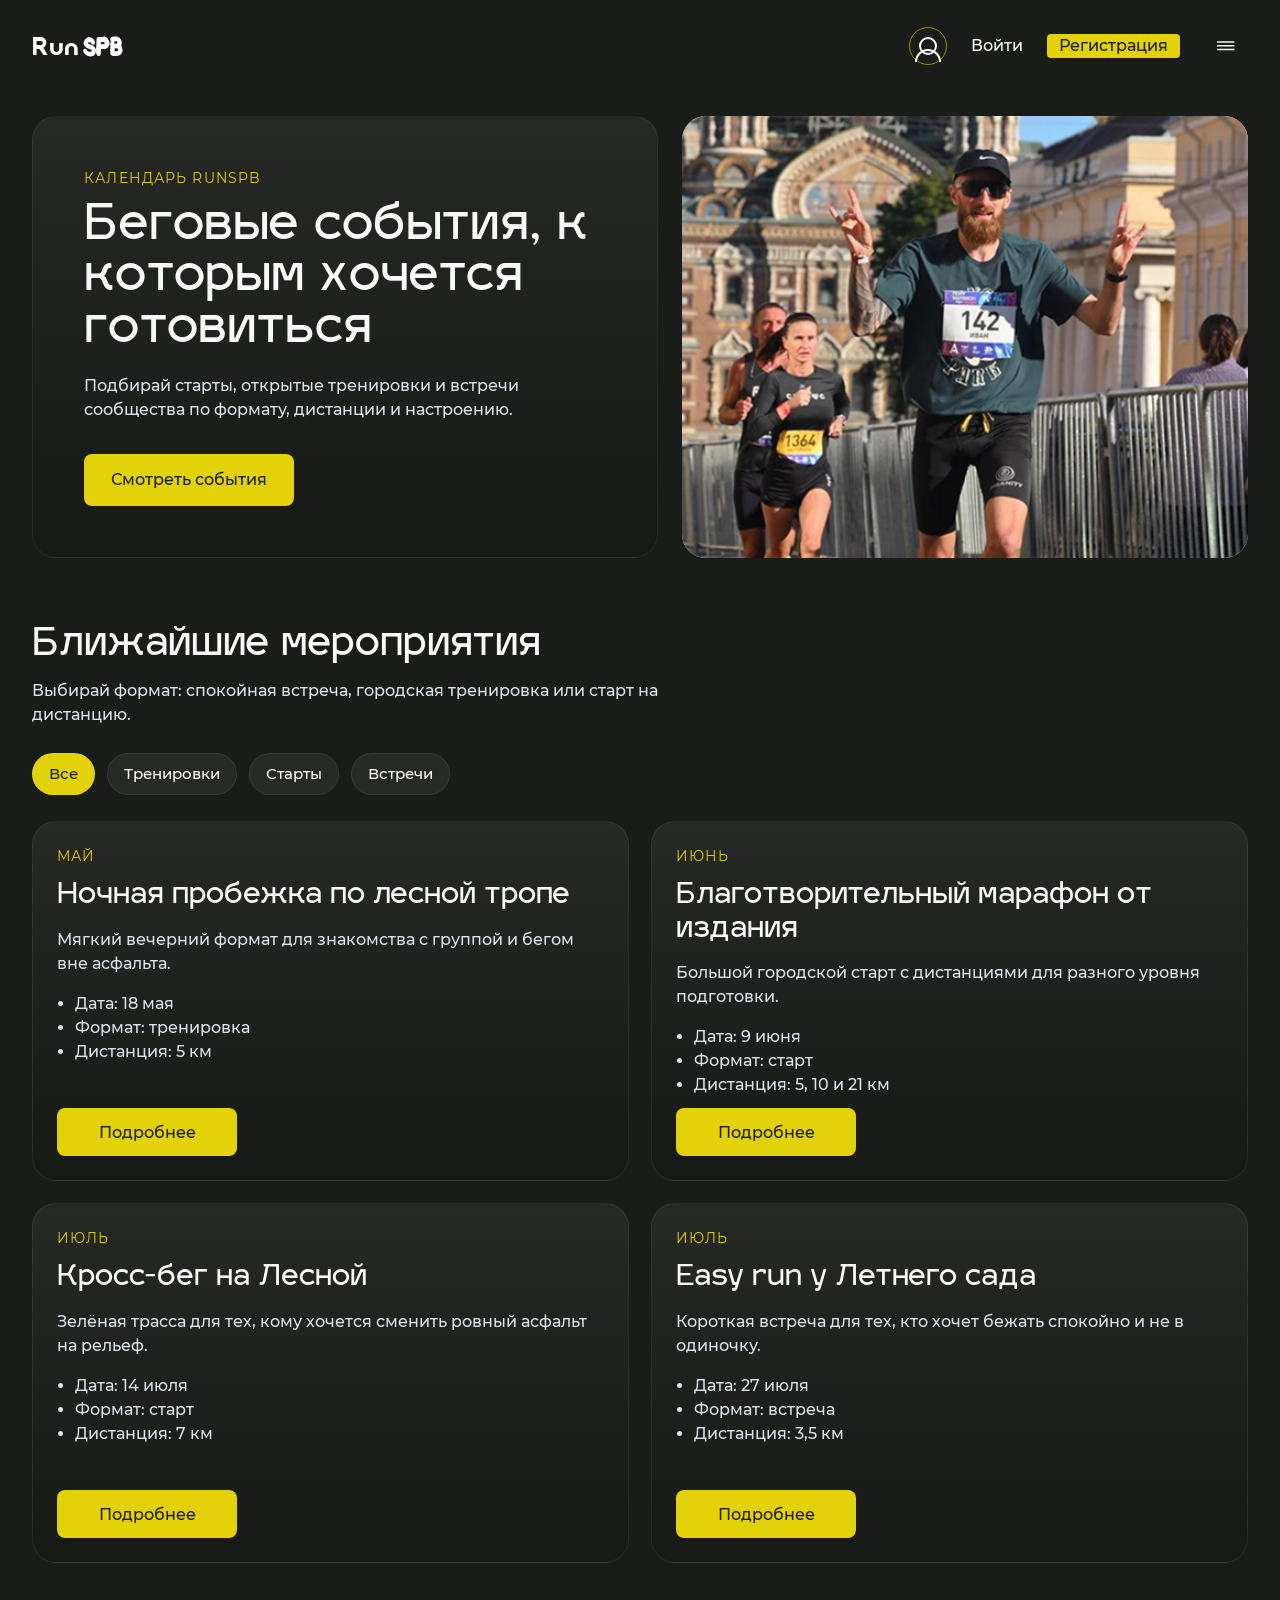
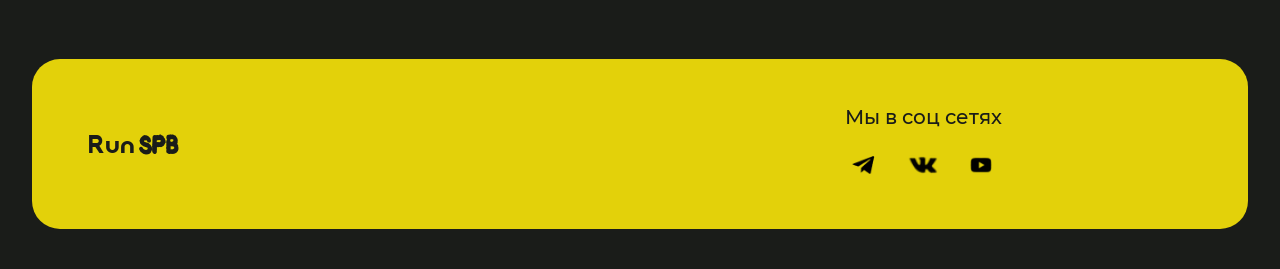
==== Мероприятия/index.html @ b43f3353 "Update navigation and events page" ====
<!DOCTYPE html>
<html lang="ru">
<head>
  <meta charset="UTF-8">
  <meta http-equiv="X-UA-Compatible" content="IE=edge">
  <meta name="viewport" content="width=device-width, initial-scale=1.0">
  <link rel="stylesheet" href="../Маршрут/vars.css">
  <link rel="stylesheet" href="./style.css">
  <title>RunSPB - Мероприятия</title>
</head>
<body>
  <div class="page-shell">
    <header class="site-header">
      <a class="brand brand-header" href="../Главная страница/page1.html" aria-label="На главную">
        <span class="brand-run">Run</span><span class="brand-spb">SPB</span>
      </a>

      <nav class="desktop-nav" aria-label="Действия профиля">
        <a class="profile-link" href="../Профиль/profile.html" aria-label="Профиль">
          <span class="profile-icon" aria-hidden="true"></span>
        </a>
        <a class="auth-link login-button" href="../Страница входа/page2.html">Войти</a>
        <a class="register-chip" href="../Страница входа/page2.html">Регистрация</a>
      </nav>

      <button class="burger-button" type="button" aria-label="Открыть меню" aria-expanded="false" aria-controls="mobile-menu">
        <img class="burger-icon" src="../Маршрут/icon-burger0.svg" alt="">
      </button>

      <div class="mobile-menu" id="mobile-menu" hidden>
        <a class="mobile-menu-link" href="../Главная страница/page1.html">Главная</a>
        <a class="mobile-menu-link" href="../Маршрут/index.html">Маршруты</a>
        <a class="mobile-menu-link" href="./index.html">Мероприятия</a>
      </div>
    </header>

    <main class="page-content">
      <section class="hero">
        <div class="hero-card">
          <p class="hero-kicker">Календарь RunSPB</p>
          <h1 class="hero-title">Беговые события, к которым хочется готовиться</h1>
          <p class="hero-text">
            Подбирай старты, открытые тренировки и встречи сообщества по формату, дистанции и настроению.
          </p>
          <a class="hero-action" href="#events-title">Смотреть события</a>
        </div>

        <div class="hero-image-wrap">
          <img class="hero-image" src="../Главная страница/image-350.png" alt="Участники бегового события">
        </div>
      </section>

      <section class="events-section" aria-labelledby="events-title">
        <div class="section-head">
          <h2 class="section-title" id="events-title">Ближайшие мероприятия</h2>
          <p class="section-copy">Выбирай формат: спокойная встреча, городская тренировка или старт на дистанцию.</p>
        </div>

        <div class="filter-chip-list" aria-label="Фильтр мероприятий">
          <button class="filter-chip is-active" type="button" data-filter-value="all">Все</button>
          <button class="filter-chip" type="button" data-filter-value="training">Тренировки</button>
          <button class="filter-chip" type="button" data-filter-value="race">Старты</button>
          <button class="filter-chip" type="button" data-filter-value="community">Встречи</button>
        </div>

        <div class="event-grid" id="event-grid">
          <article class="event-card" data-event-id="night-forest-run" data-type="training" data-title="Ночная пробежка по лесной тропе" data-date="18 мая" data-format="Групповая тренировка" data-place="Лесная тропа у Лесной" data-distance="5 км" data-level="Легко" data-details="Спокойный темп, фонарики, короткая дистанция и знакомство с беговым сообществом без соревновательного давления.">
            <p class="event-month">Май</p>
            <h3 class="event-title">Ночная пробежка по лесной тропе</h3>
            <p class="event-copy">Мягкий вечерний формат для знакомства с группой и бегом вне асфальта.</p>
            <ul class="event-meta">
              <li>Дата: 18 мая</li>
              <li>Формат: тренировка</li>
              <li>Дистанция: 5 км</li>
            </ul>
            <button class="event-button" type="button">Подробнее</button>
          </article>

          <article class="event-card" data-event-id="charity-city-marathon" data-type="race" data-title="Благотворительный марафон от издания" data-date="9 июня" data-format="Городской старт" data-place="Центр Санкт-Петербурга" data-distance="5, 10 и 21 км" data-level="На выбор" data-details="Открытый городской старт в поддержку доброй инициативы: несколько дистанций, общий финишный сбор и понятная регистрация.">
            <p class="event-month">Июнь</p>
            <h3 class="event-title">Благотворительный марафон от издания</h3>
            <p class="event-copy">Большой городской старт с дистанциями для разного уровня подготовки.</p>
            <ul class="event-meta">
              <li>Дата: 9 июня</li>
              <li>Формат: старт</li>
              <li>Дистанция: 5, 10 и 21 км</li>
            </ul>
            <button class="event-button" type="button">Подробнее</button>
          </article>

          <article class="event-card" data-event-id="lesnaya-cross" data-type="race" data-title="Кросс-бег на Лесной" data-date="14 июля" data-format="Кросс-бег" data-place="Зелёный маршрут у Лесной" data-distance="7 км" data-level="Средняя" data-details="Летняя трасса с пересечёнными участками, бодрым темпом и тренировкой на выносливость в компании.">
            <p class="event-month">Июль</p>
            <h3 class="event-title">Кросс-бег на Лесной</h3>
            <p class="event-copy">Зелёная трасса для тех, кому хочется сменить ровный асфальт на рельеф.</p>
            <ul class="event-meta">
              <li>Дата: 14 июля</li>
              <li>Формат: старт</li>
              <li>Дистанция: 7 км</li>
            </ul>
            <button class="event-button" type="button">Подробнее</button>
          </article>

          <article class="event-card" data-event-id="summer-garden-easy" data-type="community" data-title="Easy run у Летнего сада" data-date="27 июля" data-format="Встреча сообщества" data-place="Пантелеймоновский мост" data-distance="3,5 км" data-level="Легко" data-details="Короткая пробежка в разговорном темпе, после которой группа остаётся на кофе и обсуждает маршруты на август.">
            <p class="event-month">Июль</p>
            <h3 class="event-title">Easy run у Летнего сада</h3>
            <p class="event-copy">Короткая встреча для тех, кто хочет бежать спокойно и не в одиночку.</p>
            <ul class="event-meta">
              <li>Дата: 27 июля</li>
              <li>Формат: встреча</li>
              <li>Дистанция: 3,5 км</li>
            </ul>
            <button class="event-button" type="button">Подробнее</button>
          </article>
        </div>

        <p class="empty-state" id="empty-state" hidden>Под этот фильтр мероприятий пока нет.</p>
      </section>
    </main>

    <footer class="site-footer">
      <a class="brand brand-footer" href="../Главная страница/page1.html" aria-label="На главную">
        <span class="brand-run">Run</span><span class="brand-spb">SPB</span>
      </a>

      <div class="footer-social">
        <p class="footer-title">Мы в соц сетях</p>
        <div class="social-icons">
          <a class="social-link" href="https://t.me/" target="_blank" rel="noopener noreferrer" aria-label="Telegram">
            <img src="../Маршрут/_81-e-9125-dfe-9-fe-6161-ba-1-aa-96-c-4876288-10.png" alt="">
          </a>
          <a class="social-link" href="https://vk.com/" target="_blank" rel="noopener noreferrer" aria-label="VK">
            <img src="../Маршрут/f-74-dcd-9139-ebf-8-c-14-daf-235-cdf-026-c-7-c-10.png" alt="">
          </a>
          <a class="social-link" href="https://www.instagram.com/" target="_blank" rel="noopener noreferrer" aria-label="Instagram">
            <img src="../Маршрут/image-10.png" alt="">
          </a>
        </div>
      </div>
    </footer>

    <div class="modal-overlay" id="modal-overlay" hidden></div>
    <section class="event-modal" id="event-modal" hidden aria-hidden="true" aria-labelledby="event-modal-title">
      <button class="modal-close" type="button" aria-label="Закрыть окно">&times;</button>
      <p class="modal-kicker">Детали мероприятия</p>
      <h2 class="modal-title" id="event-modal-title">Мероприятие</h2>
      <p class="modal-description" id="event-modal-description"></p>
      <ul class="modal-meta" id="event-modal-meta"></ul>
      <button class="modal-action" id="join-event-button" type="button">Участвовать</button>
      <a class="modal-secondary-action" href="../Профиль/profile.html">Открыть профиль</a>
    </section>
  </div>

  <script>
    const PROFILE_STORAGE_KEY = 'runspb-user-profile';
    const burgerButton = document.querySelector('.burger-button');
    const mobileMenu = document.getElementById('mobile-menu');
    const filterChips = document.querySelectorAll('.filter-chip');
    const eventCards = Array.from(document.querySelectorAll('.event-card'));
    const emptyState = document.getElementById('empty-state');
    const modalOverlay = document.getElementById('modal-overlay');
    const eventModal = document.getElementById('event-modal');
    const modalClose = document.querySelector('.modal-close');
    const modalTitle = document.getElementById('event-modal-title');
    const modalDescription = document.getElementById('event-modal-description');
    const modalMeta = document.getElementById('event-modal-meta');
    const joinEventButton = document.getElementById('join-event-button');

    let activeEventCard = null;

    function readProfile() {
      try {
        const rawProfile = localStorage.getItem(PROFILE_STORAGE_KEY);
        return rawProfile ? JSON.parse(rawProfile) : null;
      } catch (error) {
        return null;
      }
    }

    function saveProfile(profile) {
      localStorage.setItem(PROFILE_STORAGE_KEY, JSON.stringify(profile));
    }

    function setMobileMenuState(isOpen) {
      burgerButton.setAttribute('aria-expanded', String(isOpen));
      mobileMenu.hidden = !isOpen;
      mobileMenu.classList.toggle('is-open', isOpen);
    }

    function applyFilter(value) {
      let visibleCount = 0;

      eventCards.forEach((card) => {
        const isVisible = value === 'all' || card.dataset.type === value;
        card.hidden = !isVisible;
        if (isVisible) visibleCount += 1;
      });

      emptyState.hidden = visibleCount !== 0;
    }

    function openModal(card) {
      activeEventCard = card;
      const profile = readProfile();
      const savedEvents = profile && Array.isArray(profile.savedEvents) ? profile.savedEvents : [];

      modalTitle.textContent = card.dataset.title;
      modalDescription.textContent = card.dataset.details;
      modalMeta.innerHTML = '';
      joinEventButton.textContent = savedEvents.some((event) => event.id === card.dataset.eventId)
        ? 'Мероприятие уже в профиле'
        : 'Участвовать';

      [
        `Дата: ${card.dataset.date}`,
        `Формат: ${card.dataset.format}`,
        `Место: ${card.dataset.place}`,
        `Дистанция: ${card.dataset.distance}`,
        `Сложность: ${card.dataset.level}`
      ].forEach((text) => {
        const item = document.createElement('li');
        item.textContent = text;
        modalMeta.appendChild(item);
      });

      eventModal.hidden = false;
      eventModal.setAttribute('aria-hidden', 'false');
      modalOverlay.hidden = false;
      document.body.classList.add('modal-open');
    }

    function closeModal() {
      activeEventCard = null;
      eventModal.hidden = true;
      eventModal.setAttribute('aria-hidden', 'true');
      modalOverlay.hidden = true;
      document.body.classList.remove('modal-open');
    }

    function joinEvent() {
      if (!activeEventCard) {
        return;
      }

      const profile = readProfile();
      if (!profile) {
        window.location.href = '../Страница входа/page2.html';
        return;
      }

      const savedEvents = Array.isArray(profile.savedEvents) ? profile.savedEvents : [];
      const eventId = activeEventCard.dataset.eventId;

      if (!savedEvents.some((event) => event.id === eventId)) {
        savedEvents.push({
          id: eventId,
          title: activeEventCard.dataset.title,
          date: activeEventCard.dataset.date,
          format: activeEventCard.dataset.format,
          place: activeEventCard.dataset.place,
          distance: activeEventCard.dataset.distance
        });
      }

      profile.savedEvents = savedEvents;
      saveProfile(profile);
      joinEventButton.textContent = 'Мероприятие сохранено';
    }

    burgerButton.addEventListener('click', () => {
      const isOpen = burgerButton.getAttribute('aria-expanded') === 'true';
      setMobileMenuState(!isOpen);
    });

    mobileMenu.querySelectorAll('a').forEach((link) => {
      link.addEventListener('click', () => setMobileMenuState(false));
    });

    filterChips.forEach((chip) => {
      chip.addEventListener('click', () => {
        filterChips.forEach((item) => item.classList.remove('is-active'));
        chip.classList.add('is-active');
        applyFilter(chip.dataset.filterValue);
      });
    });

    eventCards.forEach((card) => {
      card.querySelector('.event-button').addEventListener('click', () => openModal(card));
    });

    modalClose.addEventListener('click', closeModal);
    modalOverlay.addEventListener('click', closeModal);
    joinEventButton.addEventListener('click', joinEvent);

    document.addEventListener('keydown', (event) => {
      if (event.key === 'Escape') {
        closeModal();
        setMobileMenuState(false);
      }
    });
  </script>
</body>
</html>
---- Маршрут/vars.css ----
/* Figma Styles of your File */
@import url('https://fonts.googleapis.com/css2?family=Montserrat:wght@400;500;600&display=swap');
@import url('https://fonts.googleapis.com/css2?family=Roboto:wght@400&display=swap');
@font-face {
    font-family: 'IgraSans-Regular';
    src: url('fonts/IgraSans-Regular.otf') format('opentype');
    font-weight: 400;
    font-style: normal;
}
@font-face {
    font-family: 'StampRspkOne-Bold';
    src: url('fonts/StampRspkOne-Bold.otf') format('opentype');
    font-weight: 700;
    font-style: normal;
}
@font-face {
    font-family: 'Montserrat-Regular';
    src: url('fonts/Montserrat-Regular.ttf') format('truetype');
    font-weight: 400;
    font-style: normal;
}
@font-face {
    font-family: 'Roboto-Regular';
    src: url('fonts/Roboto-Regular.ttf') format('truetype');
    font-weight: 400;
    font-style: normal;
}
@font-face {
    font-family: 'Wattauchimma-Regular';
    src: url('fonts/Wattauchimma-Regular.ttf') format('truetype');
    font-weight: 400;
    font-style: normal;
}

@font-face {
    font-family: 'Montserrat-Medium';
    src: url('fonts/Montserrat-Medium.ttf') format('truetype');
    font-weight: 500;
    font-style: normal;
}

@font-face {
    font-family: 'Montserrat-SemiBold';
    src: url('fonts/Montserrat-SemiBold.ttf') format('truetype');
    font-weight: 600;
    font-style: normal;
}

:root {
  /* Colors */
  --black-100: #1a1c19;
  --black-70: #575d68;
  --black-50: #868b95;
  --black-30: #b8b9c0;
  --black-10: #e7e7e9;
  --black-5: #f3f3f4;
  --black-3: #f8f8f8;
  --yellow-1: #ad9f07;
  --yellow-2: #fdeb26;
  --yellow-3: #f8e72e;
  --yellow-4-main: #e3d10a;
  --yellow-5: #eadc3b;
  --yellow-6: #ddd479;
  --yellow-7: #f4f0c7;
  --system-error: #b21414;
  --system-warning: #eb7200;
  --system-success: #306918;

  /* Fonts */
  --h1-web-font-family: IgraSans-Regular, sans-serif;
  --h1-web-font-size: 60px;
  --h1-web-line-height: 60px;
  --h1-web-font-weight: 400;
  --h1-web-font-style: normal;
  --h2-web-font-family: IgraSans-Regular, sans-serif;
  --h2-web-font-size: 40px;
  --h2-web-line-height: 44px;
  --h2-web-font-weight: 400;
  --h2-web-font-style: normal;
  --h3-web-font-family: IgraSans-Regular, sans-serif;
  --h3-web-font-size: 28px;
  --h3-web-line-height: 36px;
  --h3-web-font-weight: 400;
  --h3-web-font-style: normal;
  --text-large-web-font-family: Montserrat-SemiBold, sans-serif;
  --text-large-web-font-size: 18px;
  --text-large-web-line-height: 28px;
  --text-large-web-font-weight: 600;
  --text-large-web-font-style: normal;
  --text-medium-web-font-family: Montserrat-Medium, sans-serif;
  --text-medium-web-font-size: 16px;
  --text-medium-web-line-height: 24px;
  --text-medium-web-font-weight: 500;
  --text-medium-web-font-style: normal;
  --text-small-web-font-family: Montserrat-Regular, sans-serif;
  --text-small-web-font-size: 14px;
  --text-small-web-line-height: 20px;
  --text-small-web-font-weight: 400;
  --text-small-web-font-style: normal;

  /* Effects */
}
/* Figma Color Variables of your File */
---- Мероприятия/style.css ----
html {
  scroll-behavior: smooth;
}

* {
  box-sizing: border-box;
}

body {
  margin: 0;
  background: #1a1c19;
  color: #f8f8f8;
  font-family: var(--text-small-web-font-family, "Montserrat-Regular", sans-serif);
}

a {
  color: inherit;
  text-decoration: none;
}

button {
  font: inherit;
  border: 0;
  background: none;
  cursor: pointer;
}

.page-shell {
  min-height: 100vh;
  padding: clamp(18px, 2vw, 24px) clamp(16px, 2.5vw, 32px) clamp(30px, 4vw, 40px);
}

.site-header,
.page-content,
.site-footer {
  max-width: 1300px;
  margin: 0 auto;
}

.site-header {
  position: relative;
  display: flex;
  flex-wrap: wrap;
  align-items: center;
  justify-content: space-between;
  gap: 24px;
}

.brand {
  display: inline-flex;
  align-items: baseline;
  gap: 4px;
  white-space: nowrap;
}

.brand-run {
  font-family: "Wattauchimma-Regular", sans-serif;
  font-size: clamp(30px, 2.2vw, 38px);
}

.brand-spb {
  font-family: "StampRspkOne-Bold", sans-serif;
  font-size: clamp(24px, 1.8vw, 30px);
  font-weight: 700;
}

.brand-header {
  color: #ffffff;
}

.brand-footer {
  color: #1a1c19;
}

.desktop-nav {
  display: flex;
  align-items: center;
  gap: 24px;
  margin-left: auto;
}

.auth-link,
.mobile-menu-link {
  color: #ffffff;
  font-family: var(--text-medium-web-font-family, "Montserrat-Medium", sans-serif);
  font-size: var(--text-medium-web-font-size, 16px);
  line-height: var(--text-medium-web-line-height, 24px);
  font-weight: var(--text-medium-web-font-weight, 500);
}

.auth-link:hover,
.auth-link:focus-visible {
  color: #e3d10a;
}

.register-chip,
.hero-action,
.event-button,
.modal-action {
  background: #e3d10a;
  color: #1a1c19;
  display: inline-flex;
  align-items: center;
  justify-content: center;
  font-family: var(--text-medium-web-font-family, "Montserrat-Medium", sans-serif);
  font-weight: var(--text-medium-web-font-weight, 500);
  transition: transform 0.2s ease, box-shadow 0.2s ease;
}

.register-chip {
  min-height: 24px;
  padding: 0 12px;
  border-radius: 4px;
  font-size: var(--text-medium-web-font-size, 16px);
  line-height: var(--text-medium-web-line-height, 24px);
}

.register-chip:hover,
.register-chip:focus-visible,
.hero-action:hover,
.hero-action:focus-visible,
.event-button:hover,
.event-button:focus-visible,
.modal-action:hover,
.modal-action:focus-visible {
  transform: translateY(-2px);
  box-shadow: 0px 10px 24px rgba(227, 209, 10, 0.3);
}

.profile-link {
  width: 38px;
  height: 38px;
  border-radius: 50%;
  border: 1px solid rgba(227, 209, 10, 0.6);
  color: #ffffff;
  display: inline-flex;
  align-items: center;
  justify-content: center;
  transition: background 0.2s ease, border-color 0.2s ease;
}

.profile-link:hover,
.profile-link:focus-visible {
  background: rgba(227, 209, 10, 0.14);
  border-color: #e3d10a;
}

.profile-icon {
  width: 18px;
  height: 18px;
  border-radius: 50%;
  border: 2px solid currentColor;
  position: relative;
  display: inline-block;
}

.profile-icon::after {
  content: "";
  position: absolute;
  left: 50%;
  bottom: -9px;
  width: 22px;
  height: 11px;
  border: 2px solid currentColor;
  border-bottom: 0;
  border-radius: 14px 14px 0 0;
  transform: translateX(-50%);
}

.burger-button {
  display: inline-flex;
  width: 44px;
  height: 44px;
  align-items: center;
  justify-content: center;
  margin-left: 0;
}

.burger-icon {
  width: 18px;
  height: 10px;
}

.mobile-menu {
  position: absolute;
  top: 56px;
  right: 0;
  width: 240px;
  padding: 16px;
  border-radius: 18px;
  background: rgba(26, 28, 25, 0.96);
  border: 1px solid rgba(227, 209, 10, 0.25);
  display: flex;
  flex-direction: column;
  gap: 10px;
  z-index: 10;
}

.mobile-menu[hidden] {
  display: none !important;
}

.mobile-menu-link {
  padding: 10px 12px;
  border-radius: 10px;
}

.mobile-menu-link:hover,
.mobile-menu-link:focus-visible {
  background: rgba(227, 209, 10, 0.15);
}

.page-content {
  margin-top: 48px;
  display: grid;
  gap: 52px;
}

.hero {
  display: grid;
  grid-template-columns: 1.05fr 0.95fr;
  gap: 24px;
  align-items: stretch;
}

.hero-card {
  padding: clamp(28px, 4vw, 52px);
  border-radius: 24px;
  background: linear-gradient(180deg, #252824 0%, #171916 100%);
  border: 1px solid rgba(255, 255, 255, 0.06);
}

.hero-kicker,
.modal-kicker,
.event-month {
  margin: 0;
  color: #e3d10a;
  font-family: var(--text-small-web-font-family, "Montserrat-Regular", sans-serif);
  font-size: var(--text-small-web-font-size, 14px);
  line-height: var(--text-small-web-line-height, 20px);
  letter-spacing: 0.08em;
  text-transform: uppercase;
}

.hero-title,
.section-title,
.modal-title {
  margin: 14px 0 0;
  font-family: var(--h2-web-font-family, "IgraSans-Regular", sans-serif);
  font-size: clamp(40px, 3.8vw, 60px);
  line-height: clamp(44px, 4vw, 60px);
  font-weight: var(--h2-web-font-weight, 400);
}

.hero-text,
.section-copy,
.event-copy,
.event-meta,
.modal-description,
.modal-meta,
.empty-state {
  color: #dde4ed;
  font-family: var(--text-medium-web-font-family, "Montserrat-Medium", sans-serif);
  font-size: var(--text-medium-web-font-size, 16px);
  line-height: var(--text-medium-web-line-height, 24px);
  font-weight: var(--text-medium-web-font-weight, 500);
}

.hero-text {
  margin: 18px 0 0;
  max-width: 560px;
}

.hero-action {
  margin-top: 32px;
  width: 210px;
  min-height: 52px;
  border-radius: 8px;
}

.hero-image-wrap {
  min-height: 430px;
  border-radius: 24px;
  overflow: hidden;
  background: #edf1f6;
}

.hero-image {
  width: 100%;
  height: 100%;
  display: block;
  object-fit: cover;
}

.events-section {
  display: grid;
  gap: 26px;
}

.section-head {
  display: grid;
  gap: 12px;
}

.section-title {
  font-size: clamp(34px, 3vw, 48px);
  line-height: clamp(38px, 3.4vw, 52px);
}

.section-copy {
  margin: 0;
  max-width: 720px;
}

.filter-chip-list {
  display: flex;
  flex-wrap: wrap;
  gap: 12px;
}

.filter-chip {
  min-height: 42px;
  padding: 9px 16px;
  border-radius: 999px;
  color: #ffffff;
  background: rgba(255, 255, 255, 0.06);
  border: 1px solid rgba(255, 255, 255, 0.08);
  font-family: var(--text-medium-web-font-family, "Montserrat-Medium", sans-serif);
  font-size: 15px;
  line-height: 22px;
}

.filter-chip.is-active {
  background: #e3d10a;
  color: #1a1c19;
}

.event-grid {
  display: grid;
  grid-template-columns: repeat(2, minmax(0, 1fr));
  gap: 22px;
}

.event-card {
  min-height: 360px;
  padding: 24px;
  border-radius: 24px;
  background: linear-gradient(180deg, #252824 0%, #171916 100%);
  border: 1px solid rgba(255, 255, 255, 0.08);
  display: flex;
  flex-direction: column;
}

.event-card[hidden],
.event-modal[hidden],
.modal-overlay[hidden],
.empty-state[hidden] {
  display: none !important;
}

.event-title {
  margin: 14px 0 0;
  font-family: var(--h3-web-font-family, "IgraSans-Regular", sans-serif);
  font-size: clamp(26px, 2.2vw, 34px);
  line-height: clamp(32px, 2.6vw, 40px);
  font-weight: var(--h3-web-font-weight, 400);
}

.event-copy {
  margin: 14px 0 0;
}

.event-meta,
.modal-meta {
  margin: 16px 0 0;
  padding-left: 18px;
}

.event-button {
  width: 180px;
  min-height: 48px;
  margin-top: auto;
  border-radius: 8px;
}

.empty-state {
  margin: 0;
  padding: 20px;
  border-radius: 18px;
  background: rgba(255, 255, 255, 0.04);
  border: 1px solid rgba(255, 255, 255, 0.08);
}

.site-footer {
  display: grid;
  grid-template-columns: minmax(180px, 1fr) minmax(260px, 1fr);
  gap: 28px;
  align-items: center;
  margin-top: 96px;
  padding: 44px 56px;
  border-radius: 28px;
  background: #e3d10a;
  color: #1a1c19;
}

.footer-social {
  display: flex;
  flex-direction: column;
  gap: 14px;
  justify-self: center;
}

.footer-title {
  margin: 0;
  color: #1a1c19;
  font-family: var(--text-medium-web-font-family, "Montserrat-Medium", sans-serif);
  font-size: 20px;
  line-height: 28px;
  font-weight: 500;
}

.social-icons {
  display: flex;
  gap: 18px;
}

.social-link {
  display: inline-flex;
  width: 40px;
  height: 40px;
  align-items: center;
  justify-content: center;
}

.social-link img {
  width: 36px;
  height: 36px;
  object-fit: contain;
}

.modal-open {
  overflow: hidden;
}

.modal-overlay {
  position: fixed;
  inset: 0;
  background: rgba(0, 0, 0, 0.62);
  z-index: 20;
}

.event-modal {
  position: fixed;
  top: 50%;
  left: 50%;
  transform: translate(-50%, -50%);
  width: min(560px, calc(100vw - 32px));
  max-height: calc(100vh - 48px);
  overflow: auto;
  padding: 36px 32px;
  border-radius: 24px;
  background: #edf1f6;
  color: #1a1c19;
  z-index: 21;
}

.modal-close {
  position: absolute;
  top: 18px;
  right: 22px;
  color: #1a1c19;
  font-size: 34px;
  line-height: 34px;
}

.modal-title {
  color: #1a1c19;
}

.modal-description,
.modal-meta {
  color: #3b4038;
}

.modal-action {
  width: 100%;
  min-height: 54px;
  margin-top: 22px;
  border-radius: 999px;
  font-size: 18px;
  line-height: 28px;
}

.modal-secondary-action {
  display: inline-flex;
  margin-top: 16px;
  color: #3b4038;
  font-family: var(--text-medium-web-font-family, "Montserrat-Medium", sans-serif);
  font-size: 16px;
  line-height: 24px;
}

@media (max-width: 1100px) {
  .desktop-nav {
    display: none;
  }

  .hero,
  .event-grid,
  .site-footer {
    grid-template-columns: 1fr;
  }
}

@media (max-width: 700px) {
  .page-shell {
    padding: 18px 16px 30px;
  }

  .page-content {
    margin-top: 34px;
    gap: 38px;
  }

  .hero-card,
  .event-card,
  .site-footer {
    padding-left: 18px;
    padding-right: 18px;
  }

  .hero-image-wrap {
    min-height: 280px;
  }

  .hero-title,
  .section-title,
  .modal-title {
    font-size: 34px;
    line-height: 38px;
  }

  .hero-text,
  .section-copy,
  .event-copy,
  .event-meta,
  .modal-description,
  .modal-meta {
    font-size: 14px;
    line-height: 20px;
  }

  .hero-action,
  .event-button {
    width: 100%;
  }

  .site-footer {
    padding: 28px 20px;
  }

  .footer-social {
    justify-self: start;
  }
}

@media (max-width: 480px) {
  .page-shell {
    padding: 14px 12px 24px;
  }

  .site-header {
    gap: 14px;
  }

  .mobile-menu {
    width: min(260px, calc(100vw - 24px));
  }

  .filter-chip {
    width: 100%;
  }
}
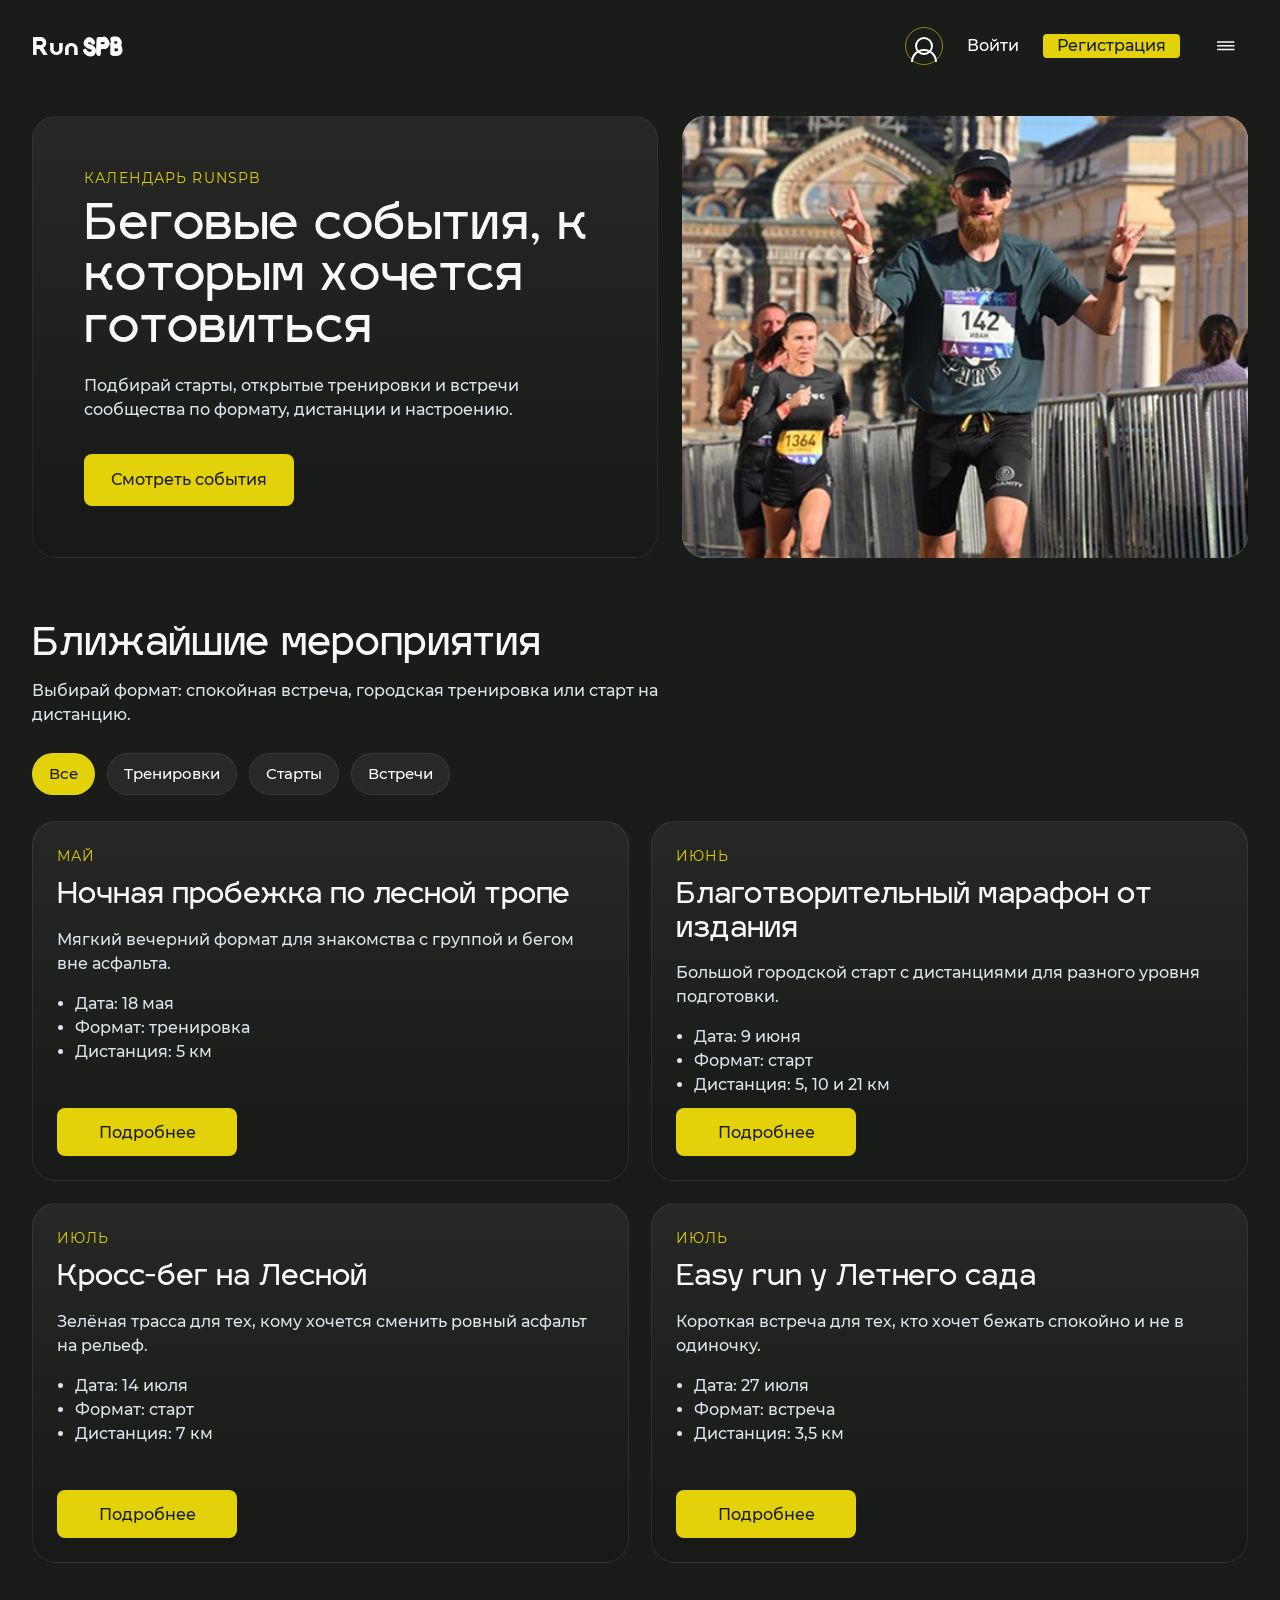
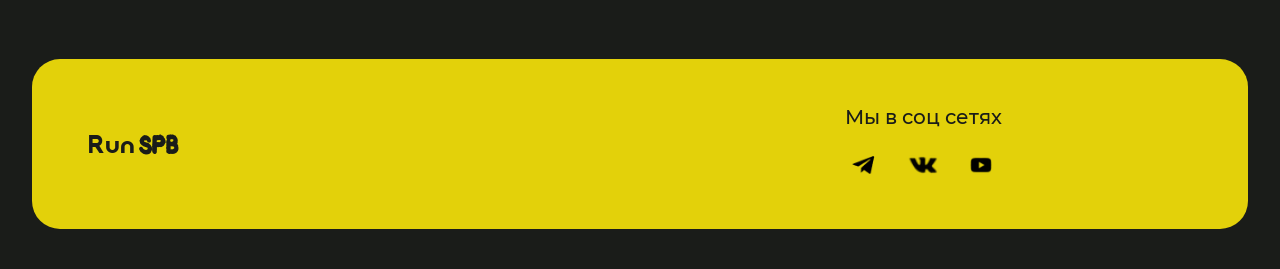
==== commit 090f422d: "Link home events to details" ====
--- a/Мероприятия/index.html
+++ b/Мероприятия/index.html
@@ -31,6 +31,12 @@
         <a class="mobile-menu-link" href="../Главная страница/page1.html">Главная</a>
         <a class="mobile-menu-link" href="../Маршрут/index.html">Маршруты</a>
         <a class="mobile-menu-link" href="./index.html">Мероприятия</a>
+        <a class="mobile-menu-link mobile-menu-profile" href="../Профиль/profile.html">
+          <span class="profile-icon" aria-hidden="true"></span>
+          Профиль
+        </a>
+        <a class="mobile-menu-link" href="../Страница входа/page2.html">Войти</a>
+        <a class="mobile-menu-link mobile-menu-link-primary" href="../Страница входа/page2.html">Регистрация</a>
       </div>
     </header>
 
@@ -64,7 +70,7 @@
         </div>
 
         <div class="event-grid" id="event-grid">
-          <article class="event-card" data-event-id="night-forest-run" data-type="training" data-title="Ночная пробежка по лесной тропе" data-date="18 мая" data-format="Групповая тренировка" data-place="Лесная тропа у Лесной" data-distance="5 км" data-level="Легко" data-details="Спокойный темп, фонарики, короткая дистанция и знакомство с беговым сообществом без соревновательного давления.">
+          <article class="event-card" id="night-forest-run" data-event-id="night-forest-run" data-type="training" data-title="Ночная пробежка по лесной тропе" data-date="18 мая" data-format="Групповая тренировка" data-place="Лесная тропа у Лесной" data-distance="5 км" data-level="Легко" data-details="Спокойный темп, фонарики, короткая дистанция и знакомство с беговым сообществом без соревновательного давления.">
             <p class="event-month">Май</p>
             <h3 class="event-title">Ночная пробежка по лесной тропе</h3>
             <p class="event-copy">Мягкий вечерний формат для знакомства с группой и бегом вне асфальта.</p>
@@ -76,7 +82,7 @@
             <button class="event-button" type="button">Подробнее</button>
           </article>
 
-          <article class="event-card" data-event-id="charity-city-marathon" data-type="race" data-title="Благотворительный марафон от издания" data-date="9 июня" data-format="Городской старт" data-place="Центр Санкт-Петербурга" data-distance="5, 10 и 21 км" data-level="На выбор" data-details="Открытый городской старт в поддержку доброй инициативы: несколько дистанций, общий финишный сбор и понятная регистрация.">
+          <article class="event-card" id="charity-city-marathon" data-event-id="charity-city-marathon" data-type="race" data-title="Благотворительный марафон от издания" data-date="9 июня" data-format="Городской старт" data-place="Центр Санкт-Петербурга" data-distance="5, 10 и 21 км" data-level="На выбор" data-details="Открытый городской старт в поддержку доброй инициативы: несколько дистанций, общий финишный сбор и понятная регистрация.">
             <p class="event-month">Июнь</p>
             <h3 class="event-title">Благотворительный марафон от издания</h3>
             <p class="event-copy">Большой городской старт с дистанциями для разного уровня подготовки.</p>
@@ -88,7 +94,7 @@
             <button class="event-button" type="button">Подробнее</button>
           </article>
 
-          <article class="event-card" data-event-id="lesnaya-cross" data-type="race" data-title="Кросс-бег на Лесной" data-date="14 июля" data-format="Кросс-бег" data-place="Зелёный маршрут у Лесной" data-distance="7 км" data-level="Средняя" data-details="Летняя трасса с пересечёнными участками, бодрым темпом и тренировкой на выносливость в компании.">
+          <article class="event-card" id="lesnaya-cross" data-event-id="lesnaya-cross" data-type="race" data-title="Кросс-бег на Лесной" data-date="14 июля" data-format="Кросс-бег" data-place="Зелёный маршрут у Лесной" data-distance="7 км" data-level="Средняя" data-details="Летняя трасса с пересечёнными участками, бодрым темпом и тренировкой на выносливость в компании.">
             <p class="event-month">Июль</p>
             <h3 class="event-title">Кросс-бег на Лесной</h3>
             <p class="event-copy">Зелёная трасса для тех, кому хочется сменить ровный асфальт на рельеф.</p>
@@ -100,7 +106,7 @@
             <button class="event-button" type="button">Подробнее</button>
           </article>
 
-          <article class="event-card" data-event-id="summer-garden-easy" data-type="community" data-title="Easy run у Летнего сада" data-date="27 июля" data-format="Встреча сообщества" data-place="Пантелеймоновский мост" data-distance="3,5 км" data-level="Легко" data-details="Короткая пробежка в разговорном темпе, после которой группа остаётся на кофе и обсуждает маршруты на август.">
+          <article class="event-card" id="summer-garden-easy" data-event-id="summer-garden-easy" data-type="community" data-title="Easy run у Летнего сада" data-date="27 июля" data-format="Встреча сообщества" data-place="Пантелеймоновский мост" data-distance="3,5 км" data-level="Легко" data-details="Короткая пробежка в разговорном темпе, после которой группа остаётся на кофе и обсуждает маршруты на август.">
             <p class="event-month">Июль</p>
             <h3 class="event-title">Easy run у Летнего сада</h3>
             <p class="event-copy">Короткая встреча для тех, кто хочет бежать спокойно и не в одиночку.</p>
@@ -287,6 +293,27 @@
       card.querySelector('.event-button').addEventListener('click', () => openModal(card));
     });
 
+    function openLinkedEvent() {
+      const eventId = window.location.hash.slice(1);
+      if (!eventId) {
+        return;
+      }
+
+      const linkedCard = eventCards.find((card) => card.dataset.eventId === eventId);
+      if (!linkedCard) {
+        return;
+      }
+
+      filterChips.forEach((item) => item.classList.remove('is-active'));
+      const allFilter = Array.from(filterChips).find((chip) => chip.dataset.filterValue === 'all');
+      if (allFilter) {
+        allFilter.classList.add('is-active');
+      }
+      applyFilter('all');
+      linkedCard.scrollIntoView({ behavior: 'smooth', block: 'center' });
+      openModal(linkedCard);
+    }
+
     modalClose.addEventListener('click', closeModal);
     modalOverlay.addEventListener('click', closeModal);
     joinEventButton.addEventListener('click', joinEvent);
@@ -297,6 +324,9 @@
         setMobileMenuState(false);
       }
     });
+
+    window.addEventListener('hashchange', openLinkedEvent);
+    openLinkedEvent();
   </script>
 </body>
 </html>
--- a/Мероприятия/style.css
+++ b/Мероприятия/style.css
@@ -109,7 +109,7 @@
 
 .register-chip {
   min-height: 24px;
-  padding: 0 12px;
+  padding: 0 14px;
   border-radius: 4px;
   font-size: var(--text-medium-web-font-size, 16px);
   line-height: var(--text-medium-web-line-height, 24px);
@@ -208,6 +208,11 @@
 .mobile-menu-link:hover,
 .mobile-menu-link:focus-visible {
   background: rgba(227, 209, 10, 0.15);
+}
+
+.mobile-menu-link-primary {
+  background: #e3d10a;
+  color: #1a1c19;
 }
 
 .page-content {
